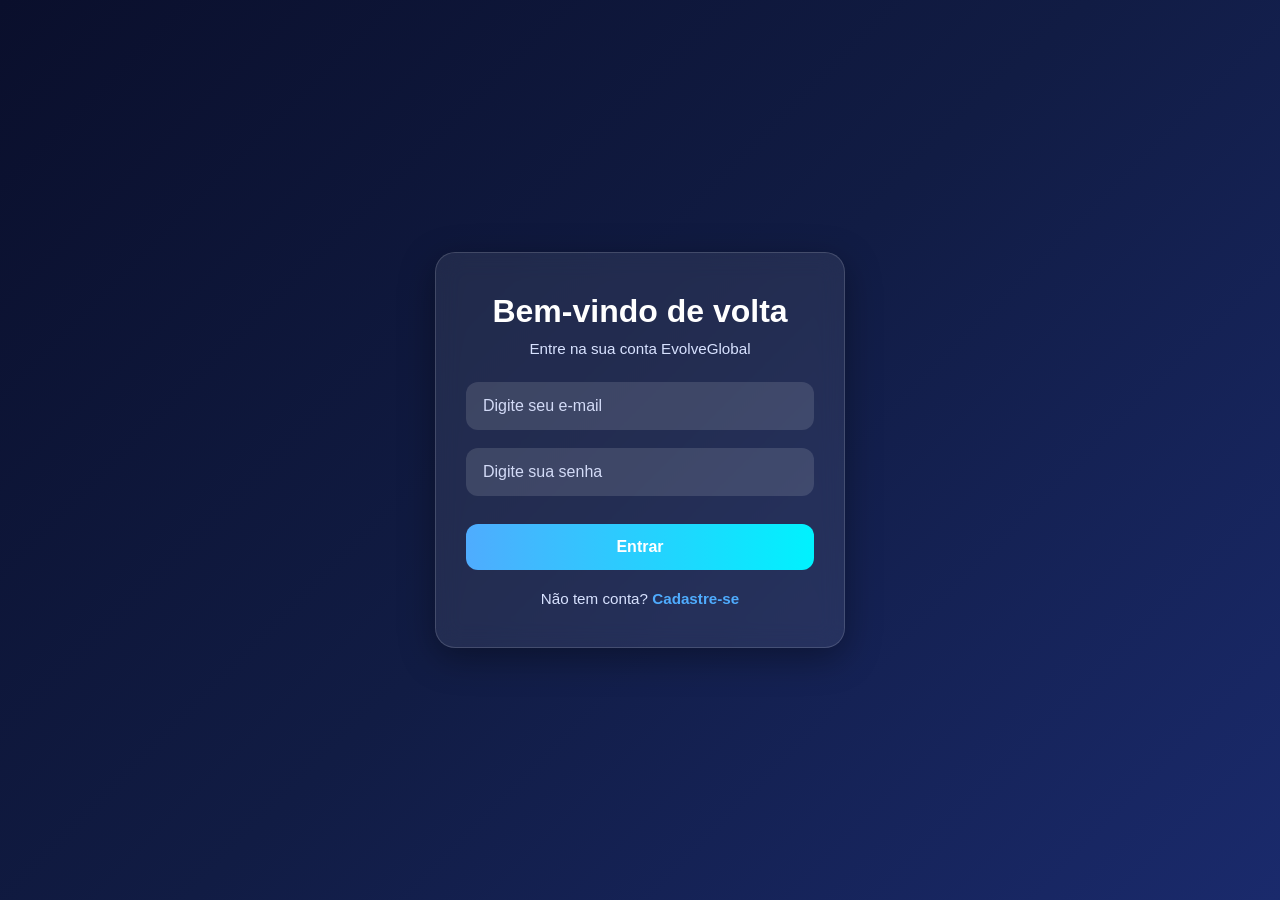
==== index.html @ 0936472f "Adicionando página de estudos" ====
<!DOCTYPE html>
<html lang="pt-BR">

<head>
  <meta charset="UTF-8">
  <meta name="viewport" content="width=device-width, initial-scale=1.0">
  <title>EvolveGlobal | Tecnologia como Ascensão Social</title>
  <link rel="stylesheet" href="style.css">
  <link rel="stylesheet" href="https://cdn.jsdelivr.net/npm/bootstrap-icons@1.13.1/font/bootstrap-icons.min.css">
</head>

<body>

  <!-- HEADER -->
  <header class="header">
    <div class="container nav-container">
      <a href="#inicio" class="logo">Evolve<span>Global</span></a>

      <!-- Botão menu mobile -->
      <button class="menu-btn" id="menuBtn">☰</button>
      <button onclick="logout()" class="btn-logout">Sair</button>

      <nav class="nav" id="navMenu">
        <ul>
          <li><a href="#inicio">Início</a></li>
          <li><a href="#pilares">Pilares</a></li>
          <li><a href="#impacto">Impacto</a></li>
          <li><a href="#contexto">Contexto</a></li>
          <li><a href="#contato">Contato</a></li>
          <li><a href="criando.html">Aprender</a></li>
          <li><a href="estudo.html">Estudos</a></li>
          <li><a href="login.html">Login</a></li>
        </ul>
      </nav>

      <div class="img-header">
        <img src="images/foto_evolve.png" alt="Logo EvolveGlobal" width="90" style="border-radius: 50%; padding: 5px;">
      </div>
    </div>
  </header>

  <!-- HERO -->
  <section class="hero" id="inicio">
    <div class="hero-overlay"></div>

    <div class="container hero-grid">
      <div class="hero-content reveal">
        <span class="tag">Tecnologia com propósito</span>
        <h1>A tecnologia como ferramenta de ascensão social</h1>

        <div class="hero-info">
          <p><strong>Missão:</strong> Romper as barreiras do conhecimento técnico.</p>
          <p><strong>Ação:</strong> Levar Inteligência Artificial e Programação para jovens e adultos de comunidades
            vulneráveis.</p>
          <p><strong>Método:</strong> Uma plataforma intuitiva, acessível e sustentável para aprender, criar e
            transformar realidades locais.</p>
        </div>

        <div class="hero-line"></div>



        <blockquote>
          A tecnologia de ponta não deve ser um privilégio, mas uma ferramenta de ascensão.
        </blockquote>

        <div class="hero-buttons">
          <a href="#pilares" class="btn btn-primary">Conheça os pilares</a>
          <a href="#impacto" class="btn btn-outline">Ver impacto</a>
        </div>
      </div>

      <div class="hero-image reveal">
        <img src="images/main_image.jpeg" alt="Jovem utilizando celular">
      </div>
    </div>
  </section>

  <div class="bot">
    <a href="chat.html">
      <i class="bi bi-robot" id="robot-chat">
      </i>
    </a>
  </div>

  <!-- PILARES -->
  <section class="section pilares" id="pilares">
    <div class="container">
      <div class="section-header reveal">
        <span class="mini-tag">Base estratégica</span>
        <h2>Nossos Pilares Estratégicos</h2>
        <p>Três frentes que sustentam uma transformação real, escalável e socialmente inteligente.</p>
      </div>

      <div class="pilares-grid">
        <div class="pillar-card reveal">
          <div class="pillar-icon">🚪</div>
          <h3>Inclusão Radical</h3>
          <ul>
            <li>Foco em pessoas com menor poder aquisitivo.</li>
            <li>Capacitação gratuita ou de baixo custo.</li>
            <li>Acesso digital sem elitização do aprendizado.</li>
          </ul>
        </div>

        <div class="pillar-card reveal">
          <div class="pillar-icon">⚙️</div>
          <h3>Tecnologia Sustentável</h3>
          <ul>
            <li>Processos otimizados por IA.</li>
            <li>Baixo consumo de energia e hardware.</li>
            <li>Compatível com celulares e dispositivos simples.</li>
          </ul>
        </div>

        <div class="pillar-card reveal">
          <div class="pillar-icon">🌐</div>
          <h3>Conexão Global</h3>
          <ul>
            <li>Talentos periféricos conectados ao mundo.</li>
            <li>Rede de oportunidades internacionais.</li>
            <li>Formação para economia digital e inovação.</li>
          </ul>
        </div>
      </div>
    </div>
  </section>

  <!-- IMPACTO / IA -->
  <section class="section impacto" id="impacto">
    <div class="container impacto-grid">
      <div class="impacto-text reveal">
        <span class="mini-tag">Redefinindo a IA</span>
        <h2>Inteligência Artificial como Motor de Equidade</h2>

        <h3>
          A IA não é apenas sobre <span>"robôs"</span>.
          Ela pode ser um <strong>tutor, ponte e acelerador social</strong>.
        </h3>

        <ul>
          <li>Um tutor de programação disponível 24h por dia.</li>
          <li>Acesso direto pelo celular de um jovem de baixa renda.</li>
          <li>Ensino adaptado à realidade local de cada aluno.</li>
          <li>Aprendizado aplicado para resolver problemas reais da comunidade.</li>
        </ul>

        <!-- <a href="#contexto" class="btn btn-primary">Entender o contexto</a> -->
      </div>

      <div class="impacto-image reveal">
        <img src="images/main_image1.png" alt="Tecnologia acessível e educação digital">
      </div>
    </div>
  </section>

  <!-- CONTEXTO -->
  <section class="section contexto" id="contexto">
    <div class="container">
      <div class="section-header reveal">
        <span class="mini-tag">Urgência do impacto</span>
        <h2>O Contexto Atual e a Necessidade de Transformação</h2>
        <p>Enquanto o mundo acelera com IA, milhões ainda estão fora da corrida tecnológica.</p>
      </div>

      <div class="context-grid">
        <div class="context-card light reveal">
          <h3>Mundo</h3>
          <ul>
            <li>Grandes potências usam IA para escalar produtividade e lucro.</li>
            <li>Educação tecnológica continua concentrada em quem já tem acesso.</li>
            <li>Sem inclusão, a inovação amplia desigualdades.</li>
            <li>Nossa resposta: democratizar o processamento e o conhecimento.</li>
          </ul>
        </div>

        <div class="context-card dark reveal">
          <h3>Brasil 2026</h3>
          <ul>
            <li>A desigualdade digital é um risco central para o país.</li>
            <li>Classes D e E podem ficar ainda mais distantes do mercado tecnológico.</li>
            <li>Foco na base da pirâmide para gerar mobilidade social real.</li>
            <li>Inclusão digital como infraestrutura de futuro.</li>
          </ul>
        </div>
      </div>
    </div>
  </section>

  <!-- NÚMEROS -->
  <section class="section stats">
    <div class="container">
      <div class="section-header reveal">
        <span class="mini-tag">Visão de escala</span>
        <h2>Impacto que cresce em rede</h2>
      </div>

      <div class="stats-grid">
        <div class="stat-card reveal">
          <h3 class="counter" data-target="5000">0</h3>
          <p>Jovens impactados</p>
        </div>

        <div class="stat-card reveal">
          <h3 class="counter" data-target="120">0</h3>
          <p>Comunidades alcançadas</p>
        </div>

        <div class="stat-card reveal">
          <h3 class="counter" data-target="24">0</h3>
          <p>Horas de suporte com IA</p>
        </div>

        <div class="stat-card reveal">
          <h3 class="counter" data-target="100">0</h3>
          <p>% Mobile First</p>
        </div>
      </div>
    </div>
  </section>

  <!-- CTA -->
  <section class="cta" id="contato">
    <div class="container cta-box reveal">
      <span class="mini-tag">Próximo passo</span>
      <h2>Transformando tecnologia em oportunidade</h2>
      <p>
        Um ecossistema onde educação, inteligência artificial e inclusão social trabalham juntos.
      </p>
      <div class="cta-buttons">
        <!-- <a href="#inicio" class="btn btn-primary">Voltar ao topo</a> -->
        <a href="mailto:administrativo@evolveglobal.com" class="btn btn-outline-light">Entrar em contato</a>
      </div>
    </div>
  </section>

  <!-- REGISTER AND LOGIN -->
  <section class="login" id="log">
    <div class="container login-box reveal">
      <span class="mini-tag">Começar</span>
      <h3 id="welcomeTitle">Entre para a plataforma</h3>
      <p id="welcomeText">Faça seu cadastro para acessar nossa plataforma e começar suas atividades.</p>

      <div class="login-buttons" id="authButtons">
        <a href="cadastro.html" class="btn btn-primary">Cadastrar</a>
        <a href="login.html" class="btn btn-primary">Login</a>
      </div>
    </div>
  </section>

  <!-- FOOTER -->
  <footer class="footer">
    <div class="container footer-content">
      <h3>Evolve<span>Global</span></h3>
      <p>© 2026 | Tecnologia com propósito, impacto com direção.</p>
    </div>
  </footer>

  <script src="script.js"></script>
</body>

</html>
---- style.css ----
* {
  margin: 0;
  padding: 0;
  box-sizing: border-box;
}

:root {
  --bg: #f7f2e9;
  --white: #ffffff;
  --dark: #07132d;
  --dark-2: #0b1f4d;
  --text: #1d1d1d;
  --muted: #5f6570;
  --blue: #3ec7ff;
  --purple: #9c5cff;
  --pink: #ff4fd8;
  --border: #e9e2d6;
  --shadow: 0 12px 30px rgba(0, 0, 0, 0.08);
}

html {
  scroll-behavior: smooth;
}

body {
  font-family: Arial, Helvetica, sans-serif;
  background: var(--bg);
  color: var(--text);
  line-height: 1.6;
  overflow-x: hidden;
}

/* CONTAINER */
.container {
  width: 100%;
  max-width: 1240px;
  margin: 0 auto;
  padding: 0 20px;
}

/* HEADER */
.header {
  position: fixed;
  width: 100%;
  top: 0;
  left: 0;
  z-index: 1000;
  background: rgba(7, 19, 45, 0.92);
  backdrop-filter: blur(10px);
  box-shadow: 0 3px 12px rgba(0, 0, 0, 0.15);
}

.nav-container {
  min-height: 78px;
  display: flex;
  align-items: center;
  justify-content: space-between;
  gap: 20px;
}

.logo {
  text-decoration: none;
  color: var(--white);
  font-size: 1.8rem;
  font-weight: 800;
}

.logo span {
  color: var(--purple);
}

.nav ul {
  list-style: none;
  display: flex;
  gap: 28px;
}

.nav a {
  text-decoration: none;
  color: var(--white);
  font-weight: 600;
  transition: 0.3s;
}

.nav a:hover {
  color: var(--blue);
}

.menu-btn {
  display: none;
  border: none;
  background: transparent;
  color: var(--white);
  font-size: 2rem;
  cursor: pointer;
}

/* HERO */
.hero {
  position: relative;
  padding: 140px 0 80px;
  background:
    radial-gradient(circle at 20% 20%, rgba(156, 92, 255, 0.12), transparent 30%),
    radial-gradient(circle at 80% 20%, rgba(62, 199, 255, 0.10), transparent 25%),
    linear-gradient(135deg, #07132d 0%, #0b1f4d 55%, #132f6f 100%);
  overflow: hidden;
}

.hero-overlay {
  position: absolute;
  inset: 0;
  background: linear-gradient(to right, rgba(7, 19, 45, 0.2), rgba(7, 19, 45, 0.05));
}

.hero-grid {
  position: relative;
  z-index: 2;
  display: grid;
  grid-template-columns: 1.1fr 0.9fr;
  gap: 50px;
  align-items: center;
}

.tag,
.mini-tag {
  display: inline-block;
  padding: 8px 14px;
  border-radius: 999px;
  font-size: 0.9rem;
  font-weight: 700;
  letter-spacing: 0.3px;
}

.tag {
  background: rgba(255, 255, 255, 0.08);
  color: #dbe7ff;
  border: 1px solid rgba(255, 255, 255, 0.15);
  margin-bottom: 20px;
}

.mini-tag {
  background: rgba(156, 92, 255, 0.08);
  color: var(--purple);
  margin-bottom: 14px;
}

.hero-content h1 {
  font-size: 3.4rem;
  line-height: 1.1;
  color: var(--white);
  margin-bottom: 24px;
}

.hero-info p {
  color: #e6ecff;
  margin-bottom: 14px;
  font-size: 1.05rem;
}

.hero-line {
  width: 220px;
  height: 4px;
  border-radius: 999px;
  background: linear-gradient(90deg, var(--blue), var(--purple), var(--pink));
  margin: 24px 0;
}

.hero-content blockquote {
  color: #ffffff;
  font-size: 1.35rem;
  font-style: italic;
  margin-bottom: 28px;
}

.hero-buttons {
  display: flex;
  gap: 14px;
  flex-wrap: wrap;
}

.hero-image {
  display: flex;
  justify-content: center;
}

.hero-image img {
  width: 100%;
  max-width: 470px;
  height: 560px;
  object-fit: cover;
  border-radius: 28px;
  box-shadow: 0 20px 40px rgba(0, 0, 0, 0.28);
  border: 2px solid rgba(255, 255, 255, 0.08);
  transition: transform 0.4s ease;
}

.hero-image img:hover {
  transform: scale(1.05);
}

/* BOTÕES */
.btn {
  display: inline-block;
  padding: 14px 26px;
  border-radius: 999px;
  text-decoration: none;
  font-weight: 700;
  transition: 0.3s;
}

.btn-primary {
  background: linear-gradient(90deg, var(--blue), var(--purple));
  color: var(--white);
  box-shadow: 0 10px 25px rgba(156, 92, 255, 0.3);
}

.btn-primary:hover {
  transform: translateY(-3px);
}

.btn-outline {
  color: var(--white);
  border: 1px solid rgba(255, 255, 255, 0.22);
  background: rgba(255, 255, 255, 0.05);
}

.btn-outline:hover {
  background: rgba(255, 255, 255, 0.1);
}

.btn-outline-light {
  color: var(--white);
  border: 1px solid rgba(255, 255, 255, 0.25);
}

.btn-outline-light:hover {
  background: rgba(255, 255, 255, 0.08);
}

/* SECTION */
.section {
  padding: 100px 0;
}

.section-header {
  text-align: center;
  max-width: 800px;
  margin: 0 auto 50px;
}

.section-header h2 {
  font-size: 2.8rem;
  color: var(--dark-2);
  margin-bottom: 14px;
  line-height: 1.2;
}

.section-header p {
  color: var(--muted);
  font-size: 1.08rem;
}

/* GRID DOS PILARES */
.pilares-grid {
  display: grid;
  grid-template-columns: repeat(3, 1fr);
  gap: 24px;
  margin-top: 40px;
}

.pillar-card {
  background: #ffffff;
  border-radius: 18px;
  padding: 24px;
  box-shadow: 0 8px 25px rgba(0, 0, 0, 0.08);
  transition: transform 0.3s ease, box-shadow 0.3s ease;
}

.pillar-card:hover {
  transform: translateY(-8px);
  box-shadow: 0 14px 35px rgba(0, 0, 0, 0.12);
}

.pillar-icon {
  font-size: 2rem;
  margin-bottom: 12px;
}

.pillar-card h3 {
  margin-bottom: 12px;
}

.pillar-card ul {
  padding-left: 18px;
}

.pillar-card li {
  margin-bottom: 8px;
}

/* IMPACTO */
.impacto {
  background: #fff;
}

.impacto-grid {
  display: grid;
  grid-template-columns: 1fr 1fr;
  gap: 50px;
  align-items: center;
}

.impacto-text h2 {
  font-size: 2.8rem;
  color: var(--dark-2);
  margin-bottom: 18px;
  line-height: 1.2;
}

.impacto-text h3 {
  font-size: 1.7rem;
  line-height: 1.35;
  margin-bottom: 24px;
  color: #1d1d1d;
}

.impacto-text h3 span {
  color: var(--purple);
  font-weight: 800;
}

.impacto-text h3 strong {
  background: linear-gradient(90deg, var(--purple), var(--blue));
  -webkit-background-clip: text;
  -webkit-text-fill-color: transparent;
}

.impacto-text ul {
  padding-left: 22px;
  margin-bottom: 26px;
}

.impacto-text li {
  margin-bottom: 12px;
  font-size: 1.05rem;
}

.impacto-image img {
  width: 100%;
  max-width: 100%;
  height: 520px;
  object-fit: cover;
  border-radius: 24px;
  box-shadow: 0 18px 35px rgba(0, 0, 0, 0.16);
}

/* CONTEXTO */
.contexto {
  background: var(--bg);
}

.context-grid {
  display: grid;
  grid-template-columns: 1fr 1fr;
  gap: 24px;
}

.context-card {
  padding: 36px 30px;
  border-radius: 24px;
  min-height: 360px;
  box-shadow: var(--shadow);
}

.context-card h3 {
  font-size: 2rem;
  margin-bottom: 20px;
}

.context-card ul {
  padding-left: 22px;
}

.context-card li {
  margin-bottom: 14px;
  font-size: 1.05rem;
}

.context-card.light {
  background: #dfe6f3;
  color: var(--dark-2);
}

.context-card.dark {
  background: linear-gradient(135deg, #0b1f4d 0%, #132f6f 100%);
  color: var(--white);
}

/* STATS */
.stats {
  background: #fff;
}

.stats-grid {
  display: grid;
  grid-template-columns: repeat(4, 1fr);
  gap: 22px;
}

.stat-card {
  background: linear-gradient(180deg, #ffffff 0%, #f8fbff 100%);
  border: 1px solid #e7eef8;
  border-radius: 22px;
  padding: 35px 20px;
  text-align: center;
  box-shadow: var(--shadow);
}

.stat-card h3 {
  font-size: 3rem;
  color: var(--dark-2);
  margin-bottom: 10px;
}

.stat-card p {
  color: var(--muted);
  font-weight: 600;
}

/* CTA */
.cta {
  padding: 100px 0;
  background: linear-gradient(135deg, #07132d 0%, #0b1f4d 55%, #132f6f 100%);
}

.cta-box {
  text-align: center;
  color: var(--white);
  max-width: 900px;
  margin: 0 auto;
}

.cta-box h2 {
  font-size: 2.8rem;
  margin-bottom: 16px;
}

.cta-box p {
  font-size: 1.1rem;
  color: #dbe7ff;
  margin-bottom: 28px;
}

.cta-buttons {
  display: flex;
  justify-content: center;
  gap: 14px;
  flex-wrap: wrap;
}

/* LOGIN AND REGISTER */
.login {
  padding: 100px 0;
  background: linear-gradient(135deg, #07132d 0%, #0b1f4d 55%, #132f6f 100%);
}

.login-box {
  text-align: center;
  color: var(--white);
  max-width: 900px;
  margin: 0 auto;
}

.login-box h3 {
  font-size: 2.8rem;
  margin-bottom: 16px;
}

.login-box p {
  font-size: 1.1rem;
  color: #e6ecff;
  margin-bottom: 28px;
}

.login-buttons {
  display: flex;
  justify-content: center;
  gap: 14px;
  flex-wrap: wrap;
}

/* FOOTER */
.footer {
  background: #050e22;
  padding: 28px 0;
}

.footer-content {
  text-align: center;
}

.footer-content h3 {
  color: var(--white);
  font-size: 1.6rem;
  margin-bottom: 8px;
}

.footer-content h3 span {
  color: var(--purple);
}

.footer-content p {
  color: #c8d3ee;
}

/* ANIMAÇÃO AO ROLAR */
.reveal {
  opacity: 0;
  transform: translateY(40px);
  transition: opacity 0.8s ease, transform 0.8s ease;
  will-change: opacity, transform;
}

.reveal.active {
  opacity: 1;
  transform: translateY(0);
}

/* RESPONSIVO */
@media (max-width: 1100px) {
  .hero-grid,
  .impacto-grid {
    grid-template-columns: 1fr;
  }

  .hero-content {
    order: 1;
  }

  .hero-image {
    order: 2;
  }

  .hero-image img,
  .impacto-image img {
    max-width: 100%;
    height: auto;
  }

  .pilares-grid {
    grid-template-columns: 1fr;
  }

  .stats-grid {
    grid-template-columns: repeat(2, 1fr);
  }

  .img-header {
    display: none;
  }
}

@media (max-width: 768px) {
  .menu-btn {
    display: block;
    order: 2;
  }

  .img-header {
    display: none;
  }

  .nav {
    position: absolute;
    top: 78px;
    right: 20px;
    width: 230px;
    background: #0b1f4d;
    border-radius: 16px;
    padding: 18px;
    box-shadow: 0 14px 28px rgba(0, 0, 0, 0.25);
    display: none;
  }

  .nav.active {
    display: block;
  }

  .nav ul {
    flex-direction: column;
    gap: 14px;
  }

  .hero {
    padding: 120px 0 70px;
  }

  .hero-content h1 {
    font-size: 2.2rem;
  }

  .hero-content blockquote {
    font-size: 1.1rem;
  }

  .section {
    padding: 80px 0;
  }

  .section-header h2,
  .impacto-text h2,
  .cta-box h2,
  .login-box h3 {
    font-size: 2rem;
  }

  .impacto-text h3 {
    font-size: 1.3rem;
  }

  .context-grid,
  .stats-grid {
    grid-template-columns: 1fr;
  }

  .context-card h3 {
    font-size: 1.6rem;
  }

  .stat-card h3 {
    font-size: 2.3rem;
  }
}

.btn-logout {
  padding: 10px 18px;
  border: none;
  border-radius: 10px;
  background: linear-gradient(90deg, #ff4d4d, #ff6b6b);
  color: white;
  font-weight: bold;
  cursor: pointer;
  transition: 0.3s ease;
}

.btn-logout:hover {
  transform: scale(1.05);
  box-shadow: 0 8px 20px rgba(255, 77, 77, 0.3);
}

/* Estilo do bot */
/* Estilo para o bot do chat */
.bot {
  position: fixed;
  bottom: 30px;
  right: 30px;
  z-index: 1000;
  transition: all 0.3s ease;
}

.bot a {
  display: flex;
  align-items: center;
  justify-content: center;
  width: 60px;
  height: 60px;
  background: linear-gradient(135deg, #667eea 0%, #764ba2 100%);
  border-radius: 50%;
  transition: all 0.3s ease;
  box-shadow: 0 4px 15px rgba(0, 0, 0, 0.2);
  text-decoration: none;
}

.bot a:hover {
  transform: scale(1.1);
  box-shadow: 0 6px 20px rgba(0, 0, 0, 0.3);
}

.bot i {
  color: white;
  font-size: 30px;
  transition: transform 0.3s ease;
}

.bot a:hover i {
  transform: scale(1.05);
}

/* Animação de entrada/saída */
.bot.hide {
  opacity: 0;
  visibility: hidden;
  transform: translateY(20px);
}

.bot.show {
  opacity: 1;
  visibility: visible;
  transform: translateY(0);
}

/* Para dispositivos móveis */
@media (max-width: 768px) {
  .bot {
    bottom: 20px;
    right: 20px;
  }
  
  .bot a {
    width: 50px;
    height: 50px;
  }
  
  .bot i {
    font-size: 24px;
  }
}
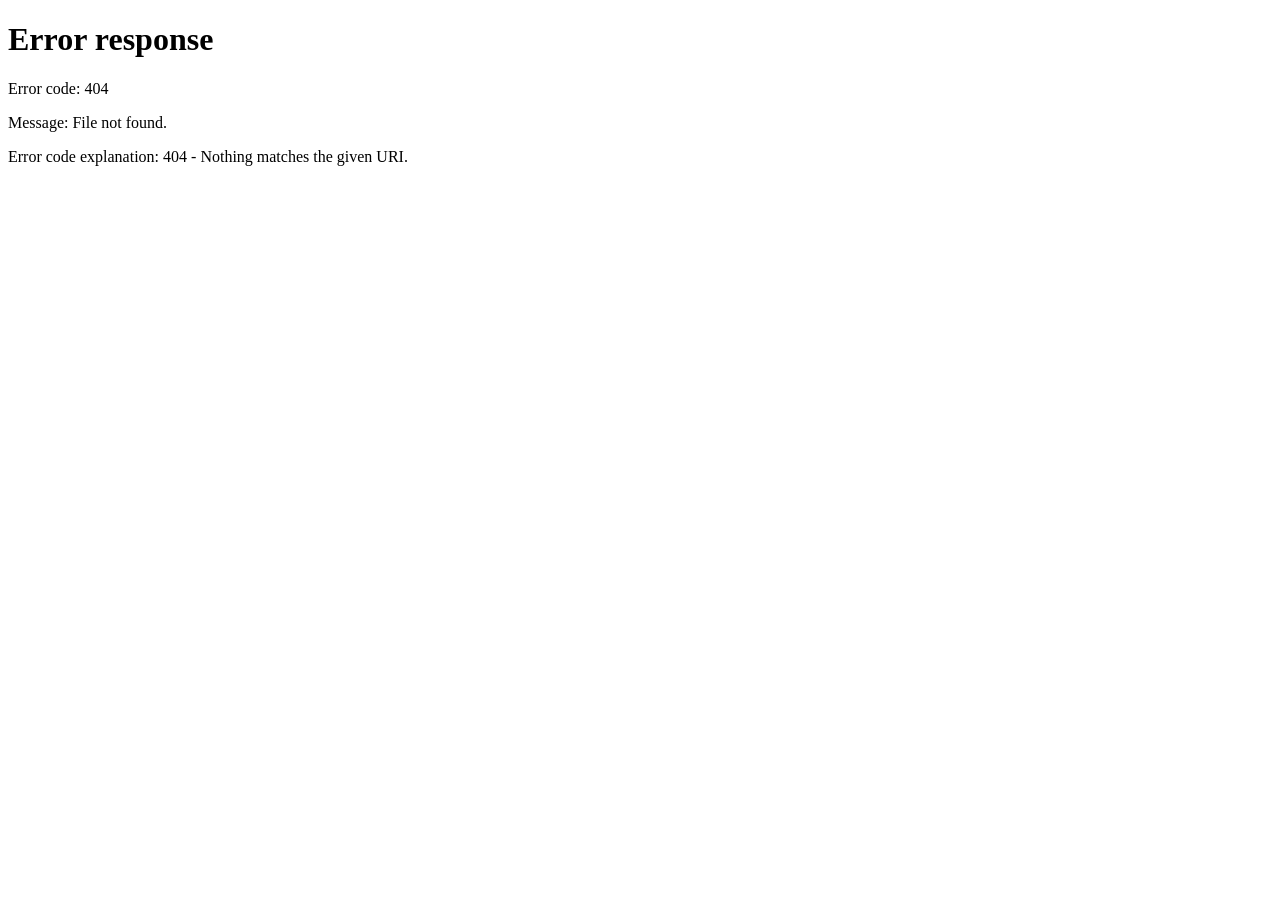
==== commit c490222d: "muitas coisas foram alteradas" ====
--- a/index.html
+++ b/index.html
@@ -5,8 +5,724 @@
   <meta charset="UTF-8">
   <meta name="viewport" content="width=device-width, initial-scale=1.0">
   <title>EvolveGlobal | Tecnologia como Ascensão Social</title>
-  <link rel="stylesheet" href="style.css">
   <link rel="stylesheet" href="https://cdn.jsdelivr.net/npm/bootstrap-icons@1.13.1/font/bootstrap-icons.min.css">
+  <style>
+       * {
+      margin: 0;
+      padding: 0;
+      box-sizing: border-box;
+    }
+
+    :root {
+      --bg: #f7f2e9;
+      --white: #ffffff;
+      --dark: #07132d;
+      --dark-2: #0b1f4d;
+      --text: #1d1d1d;
+      --muted: #5f6570;
+      --blue: #3ec7ff;
+      --purple: #9c5cff;
+      --pink: #ff4fd8;
+      --border: #e9e2d6;
+      --shadow: 0 12px 30px rgba(0, 0, 0, 0.08);
+    }
+
+    html {
+      scroll-behavior: smooth;
+    }
+
+    body {
+      font-family: Arial, Helvetica, sans-serif;
+      background: var(--bg);
+      color: var(--text);
+      line-height: 1.6;
+      overflow-x: hidden;
+    }
+
+    /* CONTAINER */
+    .container {
+      width: 100%;
+      max-width: 1240px;
+      margin: 0 auto;
+      padding: 0 20px;
+    }
+
+    /* HEADER */
+    .header {
+      position: fixed;
+      width: 100%;
+      top: 0;
+      left: 0;
+      z-index: 1000;
+      background: rgba(7, 19, 45, 0.92);
+      backdrop-filter: blur(10px);
+      box-shadow: 0 3px 12px rgba(0, 0, 0, 0.15);
+    }
+
+    .nav-container {
+      min-height: 78px;
+      display: flex;
+      align-items: center;
+      justify-content: space-between;
+      gap: 20px;
+    }
+
+    .logo {
+      text-decoration: none;
+      color: var(--white);
+      font-size: 1.8rem;
+      font-weight: 800;
+    }
+
+    .logo span {
+      color: var(--purple);
+    }
+
+    .nav ul {
+      list-style: none;
+      display: flex;
+      gap: 28px;
+    }
+
+    .nav a {
+      text-decoration: none;
+      color: var(--white);
+      font-weight: 600;
+      transition: 0.3s;
+    }
+
+    .nav a:hover {
+      color: var(--blue);
+    }
+
+    .menu-btn {
+      display: none;
+      border: none;
+      background: transparent;
+      color: var(--white);
+      font-size: 2rem;
+      cursor: pointer;
+    }
+
+    /* HERO */
+    .hero {
+      position: relative;
+      padding: 140px 0 80px;
+      background:
+        radial-gradient(circle at 20% 20%, rgba(156, 92, 255, 0.12), transparent 30%),
+        radial-gradient(circle at 80% 20%, rgba(62, 199, 255, 0.10), transparent 25%),
+        linear-gradient(135deg, #07132d 0%, #0b1f4d 55%, #132f6f 100%);
+      overflow: hidden;
+    }
+
+    .hero-overlay {
+      position: absolute;
+      inset: 0;
+      background: linear-gradient(to right, rgba(7, 19, 45, 0.2), rgba(7, 19, 45, 0.05));
+    }
+
+    .hero-grid {
+      position: relative;
+      z-index: 2;
+      display: grid;
+      grid-template-columns: 1.1fr 0.9fr;
+      gap: 50px;
+      align-items: center;
+    }
+
+    .tag,
+    .mini-tag {
+      display: inline-block;
+      padding: 8px 14px;
+      border-radius: 999px;
+      font-size: 0.9rem;
+      font-weight: 700;
+      letter-spacing: 0.3px;
+    }
+
+    .tag {
+      background: rgba(255, 255, 255, 0.08);
+      color: #dbe7ff;
+      border: 1px solid rgba(255, 255, 255, 0.15);
+      margin-bottom: 20px;
+    }
+
+    .mini-tag {
+      background: rgba(156, 92, 255, 0.08);
+      color: var(--purple);
+      margin-bottom: 14px;
+    }
+
+    .hero-content h1 {
+      font-size: 3.4rem;
+      line-height: 1.1;
+      color: var(--white);
+      margin-bottom: 24px;
+    }
+
+    .hero-info p {
+      color: #e6ecff;
+      margin-bottom: 14px;
+      font-size: 1.05rem;
+    }
+
+    .hero-line {
+      width: 220px;
+      height: 4px;
+      border-radius: 999px;
+      background: linear-gradient(90deg, var(--blue), var(--purple), var(--pink));
+      margin: 24px 0;
+    }
+
+    .hero-content blockquote {
+      color: #ffffff;
+      font-size: 1.35rem;
+      font-style: italic;
+      margin-bottom: 28px;
+    }
+
+    .hero-buttons {
+      display: flex;
+      gap: 14px;
+      flex-wrap: wrap;
+    }
+
+    .hero-image {
+      display: flex;
+      justify-content: center;
+    }
+
+    .hero-image img {
+      width: 100%;
+      max-width: 470px;
+      height: 560px;
+      object-fit: cover;
+      border-radius: 28px;
+      box-shadow: 0 20px 40px rgba(0, 0, 0, 0.28);
+      border: 2px solid rgba(255, 255, 255, 0.08);
+      transition: transform 0.4s ease;
+    }
+
+    .hero-image img:hover {
+      transform: scale(1.05);
+    }
+
+    /* BOTÕES */
+    .btn {
+      display: inline-block;
+      padding: 14px 26px;
+      border-radius: 999px;
+      text-decoration: none;
+      font-weight: 700;
+      transition: 0.3s;
+    }
+
+    .btn-primary {
+      background: linear-gradient(90deg, var(--blue), var(--purple));
+      color: var(--white);
+      box-shadow: 0 10px 25px rgba(156, 92, 255, 0.3);
+    }
+
+    .btn-primary:hover {
+      transform: translateY(-3px);
+    }
+
+    .btn-outline {
+      color: var(--white);
+      border: 1px solid rgba(255, 255, 255, 0.22);
+      background: rgba(255, 255, 255, 0.05);
+    }
+
+    .btn-outline:hover {
+      background: rgba(255, 255, 255, 0.1);
+    }
+
+    .btn-outline-light {
+      color: var(--white);
+      border: 1px solid rgba(255, 255, 255, 0.25);
+    }
+
+    .btn-outline-light:hover {
+      background: rgba(255, 255, 255, 0.08);
+    }
+
+    /* SECTION */
+    .section {
+      padding: 100px 0;
+    }
+
+    .section-header {
+      text-align: center;
+      max-width: 800px;
+      margin: 0 auto 50px;
+    }
+
+    .section-header h2 {
+      font-size: 2.8rem;
+      color: var(--dark-2);
+      margin-bottom: 14px;
+      line-height: 1.2;
+    }
+
+    .section-header p {
+      color: var(--muted);
+      font-size: 1.08rem;
+    }
+
+    /* GRID DOS PILARES */
+    .pilares-grid {
+      display: grid;
+      grid-template-columns: repeat(3, 1fr);
+      gap: 24px;
+      margin-top: 40px;
+    }
+
+    .pillar-card {
+      background: #ffffff;
+      border-radius: 18px;
+      padding: 24px;
+      box-shadow: 0 8px 25px rgba(0, 0, 0, 0.08);
+      transition: transform 0.3s ease, box-shadow 0.3s ease;
+    }
+
+    .pillar-card:hover {
+      transform: translateY(-8px);
+      box-shadow: 0 14px 35px rgba(0, 0, 0, 0.12);
+    }
+
+    .pillar-icon {
+      font-size: 2rem;
+      margin-bottom: 12px;
+    }
+
+    .pillar-card h3 {
+      margin-bottom: 12px;
+    }
+
+    .pillar-card ul {
+      padding-left: 18px;
+    }
+
+    .pillar-card li {
+      margin-bottom: 8px;
+    }
+
+    /* IMPACTO */
+    .impacto {
+      background: #fff;
+    }
+
+    .impacto-grid {
+      display: grid;
+      grid-template-columns: 1fr 1fr;
+      gap: 50px;
+      align-items: center;
+    }
+
+    .impacto-text h2 {
+      font-size: 2.8rem;
+      color: var(--dark-2);
+      margin-bottom: 18px;
+      line-height: 1.2;
+    }
+
+    .impacto-text h3 {
+      font-size: 1.7rem;
+      line-height: 1.35;
+      margin-bottom: 24px;
+      color: #1d1d1d;
+    }
+
+    .impacto-text h3 span {
+      color: var(--purple);
+      font-weight: 800;
+    }
+
+    .impacto-text h3 strong {
+      background: linear-gradient(90deg, var(--purple), var(--blue));
+      -webkit-background-clip: text;
+      -webkit-text-fill-color: transparent;
+    }
+
+    .impacto-text ul {
+      padding-left: 22px;
+      margin-bottom: 26px;
+    }
+
+    .impacto-text li {
+      margin-bottom: 12px;
+      font-size: 1.05rem;
+    }
+
+    .impacto-image img {
+      width: 100%;
+      max-width: 100%;
+      height: 520px;
+      object-fit: cover;
+      border-radius: 24px;
+      box-shadow: 0 18px 35px rgba(0, 0, 0, 0.16);
+    }
+
+    /* CONTEXTO */
+    .contexto {
+      background: var(--bg);
+    }
+
+    .context-grid {
+      display: grid;
+      grid-template-columns: 1fr 1fr;
+      gap: 24px;
+    }
+
+    .context-card {
+      padding: 36px 30px;
+      border-radius: 24px;
+      min-height: 360px;
+      box-shadow: var(--shadow);
+    }
+
+    .context-card h3 {
+      font-size: 2rem;
+      margin-bottom: 20px;
+    }
+
+    .context-card ul {
+      padding-left: 22px;
+    }
+
+    .context-card li {
+      margin-bottom: 14px;
+      font-size: 1.05rem;
+    }
+
+    .context-card.light {
+      background: #dfe6f3;
+      color: var(--dark-2);
+    }
+
+    .context-card.dark {
+      background: linear-gradient(135deg, #0b1f4d 0%, #132f6f 100%);
+      color: var(--white);
+    }
+
+    /* STATS */
+    .stats {
+      background: #fff;
+    }
+
+    .stats-grid {
+      display: grid;
+      grid-template-columns: repeat(4, 1fr);
+      gap: 22px;
+    }
+
+    .stat-card {
+      background: linear-gradient(180deg, #ffffff 0%, #f8fbff 100%);
+      border: 1px solid #e7eef8;
+      border-radius: 22px;
+      padding: 35px 20px;
+      text-align: center;
+      box-shadow: var(--shadow);
+    }
+
+    .stat-card h3 {
+      font-size: 3rem;
+      color: var(--dark-2);
+      margin-bottom: 10px;
+    }
+
+    .stat-card p {
+      color: var(--muted);
+      font-weight: 600;
+    }
+
+    /* CTA */
+    .cta {
+      padding: 100px 0;
+      background: linear-gradient(135deg, #07132d 0%, #0b1f4d 55%, #132f6f 100%);
+    }
+
+    .cta-box {
+      text-align: center;
+      color: var(--white);
+      max-width: 900px;
+      margin: 0 auto;
+    }
+
+    .cta-box h2 {
+      font-size: 2.8rem;
+      margin-bottom: 16px;
+    }
+
+    .cta-box p {
+      font-size: 1.1rem;
+      color: #dbe7ff;
+      margin-bottom: 28px;
+    }
+
+    .cta-buttons {
+      display: flex;
+      justify-content: center;
+      gap: 14px;
+      flex-wrap: wrap;
+    }
+
+    /* LOGIN AND REGISTER */
+    .login {
+      padding: 100px 0;
+      background: linear-gradient(135deg, #07132d 0%, #0b1f4d 55%, #132f6f 100%);
+    }
+
+    .login-box {
+      text-align: center;
+      color: var(--white);
+      max-width: 900px;
+      margin: 0 auto;
+    }
+
+    .login-box h3 {
+      font-size: 2.8rem;
+      margin-bottom: 16px;
+    }
+
+    .login-box p {
+      font-size: 1.1rem;
+      color: #e6ecff;
+      margin-bottom: 28px;
+    }
+
+    .login-buttons {
+      display: flex;
+      justify-content: center;
+      gap: 14px;
+      flex-wrap: wrap;
+    }
+
+    /* FOOTER */
+    .footer {
+      background: #050e22;
+      padding: 28px 0;
+    }
+
+    .footer-content {
+      text-align: center;
+    }
+
+    .footer-content h3 {
+      color: var(--white);
+      font-size: 1.6rem;
+      margin-bottom: 8px;
+    }
+
+    .footer-content h3 span {
+      color: var(--purple);
+    }
+
+    .footer-content p {
+      color: #c8d3ee;
+    }
+
+    .footer-content a {
+      color: #c8d3ee;
+      text-decoration: none;
+      font-weight: 500;
+      margin-top: 6px;
+      display: inline-block;
+    }
+
+    .footer-content a:hover {
+      color: var(--purple);
+    }
+
+    .footer-content i {
+      color: #2b70d8;
+      font-size: 1.2rem;
+      margin-left: 8px;
+      transition: color 0.3s ease;
+    }
+
+    .footer-content i:hover {
+      color: var(--purple);
+    }
+
+    /* ANIMAÇÃO AO ROLAR */
+    .reveal {
+      opacity: 0;
+      transform: translateY(40px);
+      transition: opacity 0.8s ease, transform 0.8s ease;
+      will-change: opacity, transform;
+    }
+
+    .reveal.active {
+      opacity: 1;
+      transform: translateY(0);
+    }
+
+    /* RESPONSIVO */
+    @media (max-width: 1100px) {
+
+      .hero-grid,
+      .impacto-grid {
+        grid-template-columns: 1fr;
+      }
+
+      .hero-content {
+        order: 1;
+      }
+
+      .hero-image {
+        order: 2;
+      }
+
+      .hero-image img,
+      .impacto-image img {
+        max-width: 100%;
+        height: auto;
+      }
+
+      .pilares-grid {
+        grid-template-columns: 1fr;
+      }
+
+      .stats-grid {
+        grid-template-columns: repeat(2, 1fr);
+      }
+
+      .img-header {
+        display: none;
+      }
+    }
+
+    @media (max-width: 768px) {
+      .menu-btn {
+        display: block;
+        order: 2;
+      }
+
+      .img-header {
+        display: none;
+      }
+
+      .nav {
+        position: absolute;
+        top: 78px;
+        right: 20px;
+        width: 230px;
+        background: #0b1f4d;
+        border-radius: 16px;
+        padding: 18px;
+        box-shadow: 0 14px 28px rgba(0, 0, 0, 0.25);
+        display: none;
+      }
+
+      .nav.active {
+        display: block;
+      }
+
+      .nav ul {
+        flex-direction: column;
+        gap: 14px;
+      }
+
+      .hero {
+        padding: 120px 0 70px;
+      }
+
+      .hero-content h1 {
+        font-size: 2.2rem;
+      }
+
+      .hero-content blockquote {
+        font-size: 1.1rem;
+      }
+
+      .section {
+        padding: 80px 0;
+      }
+
+      .section-header h2,
+      .impacto-text h2,
+      .cta-box h2,
+      .login-box h3 {
+        font-size: 2rem;
+      }
+
+      .impacto-text h3 {
+        font-size: 1.3rem;
+      }
+
+      .context-grid,
+      .stats-grid {
+        grid-template-columns: 1fr;
+      }
+
+      .context-card h3 {
+        font-size: 1.6rem;
+      }
+
+      .stat-card h3 {
+        font-size: 2.3rem;
+      }
+    }
+    /* Adicione estas correções no final do CSS */
+    .user-info-header {
+      display: flex;
+      align-items: center;
+      gap: 15px;
+    }
+    
+    .user-welcome {
+      color: white;
+      font-size: 0.9rem;
+    }
+    
+    .btn-logout-nav {
+      padding: 8px 16px;
+      border: none;
+      border-radius: 10px;
+      background: linear-gradient(90deg, #ff4d4d, #ff6b6b);
+      color: white;
+      font-weight: bold;
+      cursor: pointer;
+      transition: 0.3s ease;
+      font-size: 0.9rem;
+    }
+    
+    .btn-logout-nav:hover {
+      transform: scale(1.05);
+      box-shadow: 0 8px 20px rgba(255, 77, 77, 0.3);
+    }
+    
+    /* Esconder botão de logout antigo */
+    .btn-logout {
+      display: none;
+    }
+    
+    /* Ajuste para o header */
+    .nav-container {
+      display: flex;
+      align-items: center;
+      justify-content: space-between;
+      gap: 20px;
+    }
+    
+    @media (max-width: 768px) {
+      .user-info-header {
+        position: absolute;
+        top: 78px;
+        right: 20px;
+        background: #0b1f4d;
+        padding: 10px;
+        border-radius: 10px;
+        flex-direction: column;
+        display: none;
+      }
+      
+      .user-info-header.active {
+        display: flex;
+      }
+    }
+  </style>
 </head>
 
 <body>
@@ -16,9 +732,8 @@
     <div class="container nav-container">
       <a href="#inicio" class="logo">Evolve<span>Global</span></a>
 
-      <!-- Botão menu mobile -->
+      <!-- menu mobile -->
       <button class="menu-btn" id="menuBtn">☰</button>
-      <button onclick="logout()" class="btn-logout">Sair</button>
 
       <nav class="nav" id="navMenu">
         <ul>
@@ -27,14 +742,18 @@
           <li><a href="#impacto">Impacto</a></li>
           <li><a href="#contexto">Contexto</a></li>
           <li><a href="#contato">Contato</a></li>
-          <li><a href="criando.html">Aprender</a></li>
-          <li><a href="estudo.html">Estudos</a></li>
-          <li><a href="login.html">Login</a></li>
+          <li><a href="./templates/criando.html">Aprender</a></li>
+          <li><a href="./templates/estudo.html">Estudos</a></li>
         </ul>
       </nav>
 
+      <div class="user-info-header" id="userInfoHeader">
+        <span class="user-welcome" id="userNameDisplay"></span>
+        <button onclick="logout()" class="btn-logout-nav">Sair</button>
+      </div>
+
       <div class="img-header">
-        <img src="images/foto_evolve.png" alt="Logo EvolveGlobal" width="90" style="border-radius: 50%; padding: 5px;">
+        <img src="./images/foto_evolve.png" alt="Logo EvolveGlobal" width="90" style="border-radius: 50%; padding: 5px;">
       </div>
     </div>
   </header>
@@ -58,8 +777,6 @@
 
         <div class="hero-line"></div>
 
-
-
         <blockquote>
           A tecnologia de ponta não deve ser um privilégio, mas uma ferramenta de ascensão.
         </blockquote>
@@ -71,18 +788,19 @@
       </div>
 
       <div class="hero-image reveal">
-        <img src="images/main_image.jpeg" alt="Jovem utilizando celular">
+        <img src="./images/main_image.jpeg" alt="Jovem utilizando celular">
       </div>
     </div>
   </section>
 
   <div class="bot">
-    <a href="chat.html">
-      <i class="bi bi-robot" id="robot-chat">
-      </i>
+    <a href="./templates/chat.html">
+      <i class="bi bi-robot" id="robot-chat"></i>
     </a>
   </div>
 
+  <!-- Seu conteúdo existente (Pilares, Impacto, Contexto, Stats, CTA) permanece igual -->
+  
   <!-- PILARES -->
   <section class="section pilares" id="pilares">
     <div class="container">
@@ -144,12 +862,10 @@
           <li>Ensino adaptado à realidade local de cada aluno.</li>
           <li>Aprendizado aplicado para resolver problemas reais da comunidade.</li>
         </ul>
-
-        <!-- <a href="#contexto" class="btn btn-primary">Entender o contexto</a> -->
       </div>
 
       <div class="impacto-image reveal">
-        <img src="images/main_image1.png" alt="Tecnologia acessível e educação digital">
+        <img src="./images/main_image1.png" alt="Tecnologia acessível e educação digital">
       </div>
     </div>
   </section>
@@ -228,22 +944,21 @@
         Um ecossistema onde educação, inteligência artificial e inclusão social trabalham juntos.
       </p>
       <div class="cta-buttons">
-        <!-- <a href="#inicio" class="btn btn-primary">Voltar ao topo</a> -->
         <a href="mailto:administrativo@evolveglobal.com" class="btn btn-outline-light">Entrar em contato</a>
       </div>
     </div>
   </section>
 
-  <!-- REGISTER AND LOGIN -->
-  <section class="login" id="log">
+  <!-- REGISTER AND LOGIN - Modificado para mostrar apenas se não estiver logado -->
+  <section class="login" id="log" style="display: none;" id="authSection">
     <div class="container login-box reveal">
       <span class="mini-tag">Começar</span>
       <h3 id="welcomeTitle">Entre para a plataforma</h3>
       <p id="welcomeText">Faça seu cadastro para acessar nossa plataforma e começar suas atividades.</p>
 
       <div class="login-buttons" id="authButtons">
-        <a href="cadastro.html" class="btn btn-primary">Cadastrar</a>
-        <a href="login.html" class="btn btn-primary">Login</a>
+        <a href="./templates/cadastro.html" class="btn btn-primary">Cadastrar</a>
+        <a href="./templates/login.html" class="btn btn-primary">Login</a>
       </div>
     </div>
   </section>
@@ -253,10 +968,283 @@
     <div class="container footer-content">
       <h3>Evolve<span>Global</span></h3>
       <p>© 2026 | Tecnologia com propósito, impacto com direção.</p>
+      <a href="https://www.instagram.com/evolvea_global?utm_source=ig_web_button_share_sheet&igsh=ZDNlZDc0MzIxNw=="
+        target="_blank" rel="noopener noreferrer">evolve_global</a>
+      <i class="bi bi-instagram"></i>
     </div>
   </footer>
 
-  <script src="script.js"></script>
+  <script>
+    // Configuração da API
+    const API_URL = 'http://localhost:5000/api';
+    
+    // ================================
+    // VERIFICA AUTENTICAÇÃO COM BACKEND
+    // ================================
+    async function verificarAutenticacao() {
+      const token = localStorage.getItem("token");
+      const user = JSON.parse(localStorage.getItem("user") || "{}");
+      
+      if (!token || !user.id) {
+        // Não está logado, redirecionar para login
+        alert("Você precisa fazer login primeiro!");
+        window.location.href = "login.html";
+        return false;
+      }
+      
+      try {
+        // Verificar se o token é válido no backend
+        const response = await fetch(`${API_URL}/verificar-token`, {
+          headers: {
+            'Authorization': token
+          }
+        });
+        
+        if (!response.ok) {
+          // Token inválido ou expirado
+          localStorage.removeItem("token");
+          localStorage.removeItem("user");
+          alert("Sessão expirada. Faça login novamente.");
+          window.location.href = "login.html";
+          return false;
+        }
+        
+        // Token válido, mostrar informações do usuário
+        mostrarInfoUsuario(user);
+        return true;
+        
+      } catch (error) {
+        console.error("Erro ao verificar autenticação:", error);
+        // Se não conseguir conectar ao backend, ainda assim permite acesso
+        // mas mostra aviso
+        console.warn("Backend não disponível, usando modo offline");
+        mostrarInfoUsuario(user);
+        return true;
+      }
+    }
+    
+    function mostrarInfoUsuario(user) {
+      // Mostrar nome do usuário no header
+      const userNameDisplay = document.getElementById("userNameDisplay");
+      if (userNameDisplay && user.nome) {
+        userNameDisplay.textContent = `Olá, ${user.nome.split(' ')[0]}`;
+      }
+      
+      // Esconder seção de login/cadastro
+      const authSection = document.getElementById("log");
+      if (authSection) {
+        authSection.style.display = "none";
+      }
+      
+      // Mostrar informações do usuário no header
+      const userInfoHeader = document.getElementById("userInfoHeader");
+      if (userInfoHeader) {
+        userInfoHeader.style.display = "flex";
+      }
+    }
+    
+    // ================================
+    // FUNÇÃO DE LOGOUT
+    // ================================
+    async function logout() {
+      const token = localStorage.getItem("token");
+      
+      if (token) {
+        try {
+          // Tentar fazer logout no backend
+          await fetch(`${API_URL}/logout`, {
+            method: 'POST',
+            headers: {
+              'Authorization': token
+            }
+          });
+        } catch (error) {
+          console.error("Erro no logout do backend:", error);
+        }
+      }
+      
+      // Limpar dados locais
+      localStorage.removeItem("token");
+      localStorage.removeItem("user");
+      localStorage.removeItem("logado"); // Compatibilidade com versão antiga
+      
+      alert("Você saiu da conta.");
+      window.location.href = "login.html";
+    }
+    
+    // =========================
+    // ANIMAÇÃO AO ROLAR
+    // =========================
+    const revealElements = document.querySelectorAll(".reveal");
+    
+    function revealOnScroll() {
+      const triggerBottom = window.innerHeight - 100;
+      
+      revealElements.forEach((element) => {
+        const elementTop = element.getBoundingClientRect().top;
+        
+        if (elementTop < triggerBottom) {
+          element.classList.add("active");
+        }
+      });
+    }
+    
+    window.addEventListener("scroll", revealOnScroll);
+    window.addEventListener("load", revealOnScroll);
+    
+    // =========================
+    // MENU MOBILE
+    // =========================
+    const menuBtn = document.getElementById("menuBtn");
+    const navMenu = document.getElementById("navMenu");
+    const userInfoHeader = document.getElementById("userInfoHeader");
+    
+    if (menuBtn && navMenu) {
+      menuBtn.addEventListener("click", () => {
+        navMenu.classList.toggle("active");
+        if (userInfoHeader && window.innerWidth <= 768) {
+          userInfoHeader.classList.toggle("active");
+        }
+      });
+      
+      // Fecha menu ao clicar em um link
+      const navLinks = navMenu.querySelectorAll("a");
+      navLinks.forEach((link) => {
+        link.addEventListener("click", () => {
+          navMenu.classList.remove("active");
+          if (userInfoHeader && window.innerWidth <= 768) {
+            userInfoHeader.classList.remove("active");
+          }
+        });
+      });
+    }
+    
+    // =========================
+    // CONTADOR ANIMADO
+    // =========================
+    const counters = document.querySelectorAll(".counter");
+    let countersStarted = false;
+    
+    function startCounters() {
+      if (countersStarted) return;
+      
+      const statsSection = document.querySelector(".stats");
+      if (!statsSection) return;
+      
+      const sectionTop = statsSection.getBoundingClientRect().top;
+      const triggerPoint = window.innerHeight - 100;
+      
+      if (sectionTop < triggerPoint) {
+        counters.forEach((counter) => {
+          const target = +counter.getAttribute("data-target");
+          let current = 0;
+          const increment = Math.max(1, Math.ceil(target / 100));
+          
+          const updateCounter = () => {
+            current += increment;
+            
+            if (current < target) {
+              counter.innerText = current;
+              requestAnimationFrame(updateCounter);
+            } else {
+              counter.innerText = target;
+            }
+          };
+          
+          updateCounter();
+        });
+        
+        countersStarted = true;
+      }
+    }
+    
+    window.addEventListener("scroll", startCounters);
+    window.addEventListener("load", startCounters);
+    
+    // =========================
+    // BOT DE CHAT
+    // =========================
+    function simpleMovingBot() {
+      const bot = document.querySelector('.bot');
+      if (!bot) return;
+      
+      let lastScrollY = window.scrollY;
+      let ticking = false;
+      
+      function updateBotPosition() {
+        const currentScrollY = window.scrollY;
+        const scrollDelta = currentScrollY - lastScrollY;
+        
+        const moveLimit = 50;
+        let moveAmount = Math.min(Math.abs(scrollDelta), moveLimit);
+        
+        if (scrollDelta > 0) {
+          bot.style.transform = `translateY(-${moveAmount * 0.3}px)`;
+        } else if (scrollDelta < 0) {
+          bot.style.transform = `translateY(${moveAmount * 0.3}px)`;
+        }
+        
+        lastScrollY = currentScrollY;
+        ticking = false;
+        
+        clearTimeout(window.resetTimeout);
+        window.resetTimeout = setTimeout(() => {
+          bot.style.transform = 'translateY(0)';
+        }, 200);
+      }
+      
+      window.addEventListener('scroll', () => {
+        if (!ticking) {
+          requestAnimationFrame(updateBotPosition);
+          ticking = true;
+        }
+      });
+    }
+    
+    function addPulseEffect() {
+      const bot = document.querySelector('.bot a');
+      if (!bot) return;
+      
+      setInterval(() => {
+        bot.style.animation = 'none';
+        bot.offsetHeight;
+        bot.style.animation = 'pulse 0.5s ease';
+        
+        setTimeout(() => {
+          if (bot) bot.style.animation = '';
+        }, 500);
+      }, 30000);
+    }
+    
+    // Adicionar animação de pulso ao CSS
+    const style = document.createElement('style');
+    style.textContent = `
+      @keyframes pulse {
+        0% {
+          transform: scale(1);
+          box-shadow: 0 0 0 0 rgba(102, 126, 234, 0.7);
+        }
+        50% {
+          transform: scale(1.1);
+          box-shadow: 0 0 0 10px rgba(102, 126, 234, 0);
+        }
+        100% {
+          transform: scale(1);
+          box-shadow: 0 0 0 0 rgba(102, 126, 234, 0);
+        }
+      }
+    `;
+    document.head.appendChild(style);
+    
+    // Inicializar
+    simpleMovingBot();
+    setTimeout(() => {
+      addPulseEffect();
+    }, 2000);
+    
+    // Verificar autenticação ao carregar a página
+    verificarAutenticacao();
+  </script>
 </body>
 
 </html>
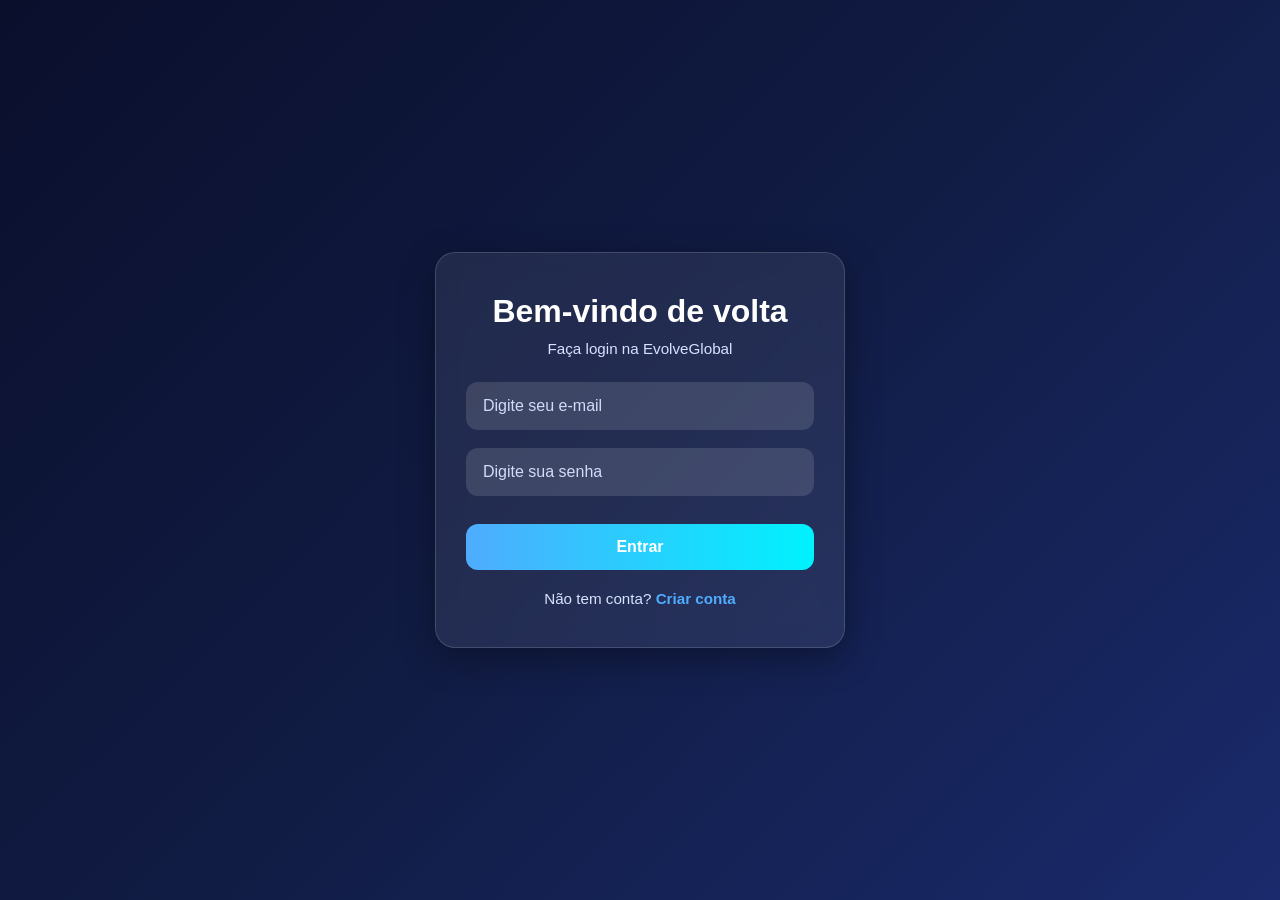
==== commit ab78dbb0: "Co-authored-by: Wellington Júnior <orangethewell@users.noreply.github.com>" ====
--- a/index.html
+++ b/index.html
@@ -7,7 +7,7 @@
   <title>EvolveGlobal | Tecnologia como Ascensão Social</title>
   <link rel="stylesheet" href="https://cdn.jsdelivr.net/npm/bootstrap-icons@1.13.1/font/bootstrap-icons.min.css">
   <style>
-       * {
+    * {
       margin: 0;
       padding: 0;
       box-sizing: border-box;
@@ -664,18 +664,19 @@
         font-size: 2.3rem;
       }
     }
+
     /* Adicione estas correções no final do CSS */
     .user-info-header {
       display: flex;
       align-items: center;
       gap: 15px;
     }
-    
+
     .user-welcome {
       color: white;
       font-size: 0.9rem;
     }
-    
+
     .btn-logout-nav {
       padding: 8px 16px;
       border: none;
@@ -687,17 +688,17 @@
       transition: 0.3s ease;
       font-size: 0.9rem;
     }
-    
+
     .btn-logout-nav:hover {
       transform: scale(1.05);
       box-shadow: 0 8px 20px rgba(255, 77, 77, 0.3);
     }
-    
+
     /* Esconder botão de logout antigo */
     .btn-logout {
       display: none;
     }
-    
+
     /* Ajuste para o header */
     .nav-container {
       display: flex;
@@ -705,7 +706,7 @@
       justify-content: space-between;
       gap: 20px;
     }
-    
+
     @media (max-width: 768px) {
       .user-info-header {
         position: absolute;
@@ -717,12 +718,176 @@
         flex-direction: column;
         display: none;
       }
-      
+
       .user-info-header.active {
         display: flex;
       }
     }
+
+    /* Estilo do bot - CORRIGIDO */
+    .bot {
+      position: fixed;
+      bottom: 30px;
+      right: 30px;
+      z-index: 1000;
+      transition: all 0.3s ease;
+    }
+
+    .bot a {
+      display: flex;
+      align-items: center;
+      justify-content: center;
+      width: 60px;
+      height: 60px;
+      background: linear-gradient(135deg, #667eea 0%, #764ba2 100%);
+      border-radius: 50%;
+      transition: all 0.3s ease;
+      box-shadow: 0 4px 15px rgba(0, 0, 0, 0.2);
+      text-decoration: none;
+    }
+
+    .bot a:hover {
+      transform: scale(1.1);
+      box-shadow: 0 6px 20px rgba(0, 0, 0, 0.3);
+    }
+
+    .bot i {
+      color: white;
+      font-size: 30px;
+      transition: transform 0.3s ease;
+    }
+
+    .bot a:hover i {
+      transform: scale(1.05);
+    }
+
+    /* Garantir que o bot apareça */
+    .bot {
+      display: block !important;
+      visibility: visible !important;
+      opacity: 1 !important;
+    }
+
+    /* Para dispositivos móveis */
+    @media (max-width: 768px) {
+      .bot {
+        bottom: 20px;
+        right: 20px;
+      }
+
+      .bot a {
+        width: 50px;
+        height: 50px;
+      }
+
+      .bot i {
+        font-size: 24px;
+      }
+    }
+
+    /* ==================== MODAL ==================== */
+    .user-info_modal {
+      position: fixed;
+      top: 50%;
+      left: 50%;
+      transform: translate(-50%, -50%);
+      background: #252526;
+      border-radius: 8px;
+      padding: 24px;
+      width: 90%;
+      max-width: 380px;
+      z-index: 1000;
+      display: none;
+      color: #cccccc;
+      box-shadow: 0 10px 40px rgba(0, 0, 0, 0.5);
+    }
+
+    .user-info_modal.show {
+      display: block;
+    }
+
+    .modal-overlay {
+      position: fixed;
+      top: 0;
+      left: 0;
+      width: 100%;
+      height: 100%;
+      background: rgba(0, 0, 0, 0.6);
+      z-index: 999;
+      display: none;
+    }
+
+    .modal-overlay.show {
+      display: block;
+    }
+
+    .user-info_modal .user-name {
+      text-align: center;
+      margin-bottom: 16px;
+    }
+
+    .user-info_modal .user-name span {
+      font-size: 20px;
+      font-weight: 600;
+      color: #007acc;
+    }
+
+    .user-info_modal .user-image {
+      text-align: center;
+      margin-bottom: 16px;
+    }
+
+    .user-info_modal .user-image img {
+      width: 80px;
+      height: 80px;
+      border-radius: 50%;
+      border: 2px solid #007acc;
+    }
+
+    .user-info_modal .user-info p {
+      margin: 8px 0;
+      color: #cccccc;
+      font-size: 13px;
+      display: flex;
+      align-items: center;
+      gap: 8px;
+    }
+
+    .close-modal {
+      position: absolute;
+      top: 12px;
+      right: 12px;
+      background: #a1260d;
+      color: white;
+      border: none;
+      width: 28px;
+      height: 28px;
+      border-radius: 4px;
+      cursor: pointer;
+      font-size: 16px;
+    }
+
+    .debug-panel {
+      position: fixed;
+      bottom: 12px;
+      left: 12px;
+      background: #2d2d2d;
+      padding: 4px 10px;
+      border-radius: 4px;
+      font-size: 10px;
+      cursor: pointer;
+      opacity: 0.6;
+      z-index: 999;
+      font-family: monospace;
+    }
+
+    .debug-panel:hover {
+      opacity: 1;
+    }
   </style>
+
+  <script src="config.js"></script>
+  
 </head>
 
 <body>
@@ -744,8 +909,20 @@
           <li><a href="#contato">Contato</a></li>
           <li><a href="./templates/criando.html">Aprender</a></li>
           <li><a href="./templates/estudo.html">Estudos</a></li>
+          <!-- <button id="openUserModalBtn">👤 Info</button> -->
         </ul>
       </nav>
+
+      <div class="modal-overlay" id="modalOverlay"></div>
+      <div class="user-info_modal" id="userModal">
+        <button class="close-modal" id="closeModalBtn">×</button>
+        <div class="user-name"><span id="userNameDisplay"></span></div>
+        <div class="user-image"><img id="userImageDisplay" src="" alt="User"></div>
+        <div class="user-info">
+          <p id="userEmailDisplay"></p>
+        </div>
+      </div>
+
 
       <div class="user-info-header" id="userInfoHeader">
         <span class="user-welcome" id="userNameDisplay"></span>
@@ -753,7 +930,8 @@
       </div>
 
       <div class="img-header">
-        <img src="./images/foto_evolve.png" alt="Logo EvolveGlobal" width="90" style="border-radius: 50%; padding: 5px;">
+        <img src="./images/foto_evolve.png" alt="Logo EvolveGlobal" width="90"
+          style="border-radius: 50%; padding: 5px;">
       </div>
     </div>
   </header>
@@ -795,12 +973,13 @@
 
   <div class="bot">
     <a href="./templates/chat.html">
-      <i class="bi bi-robot" id="robot-chat"></i>
+      <i class="bi bi-robot" id="robot-chat">
+      </i>
     </a>
   </div>
 
   <!-- Seu conteúdo existente (Pilares, Impacto, Contexto, Stats, CTA) permanece igual -->
-  
+
   <!-- PILARES -->
   <section class="section pilares" id="pilares">
     <div class="container">
@@ -977,21 +1156,21 @@
   <script>
     // Configuração da API
     const API_URL = 'http://localhost:5000/api';
-    
+
     // ================================
     // VERIFICA AUTENTICAÇÃO COM BACKEND
     // ================================
     async function verificarAutenticacao() {
       const token = localStorage.getItem("token");
       const user = JSON.parse(localStorage.getItem("user") || "{}");
-      
+
       if (!token || !user.id) {
         // Não está logado, redirecionar para login
         alert("Você precisa fazer login primeiro!");
-        window.location.href = "login.html";
+        window.location.href = "./templates/login.html";
         return false;
       }
-      
+
       try {
         // Verificar se o token é válido no backend
         const response = await fetch(`${API_URL}/verificar-token`, {
@@ -999,7 +1178,7 @@
             'Authorization': token
           }
         });
-        
+
         if (!response.ok) {
           // Token inválido ou expirado
           localStorage.removeItem("token");
@@ -1008,11 +1187,11 @@
           window.location.href = "login.html";
           return false;
         }
-        
+
         // Token válido, mostrar informações do usuário
         mostrarInfoUsuario(user);
         return true;
-        
+
       } catch (error) {
         console.error("Erro ao verificar autenticação:", error);
         // Se não conseguir conectar ao backend, ainda assim permite acesso
@@ -1022,33 +1201,51 @@
         return true;
       }
     }
-    
+
+    document.getElementById('openUserModalBtn')?.addEventListener('click', openModal);
+    document.getElementById('closeModalBtn')?.addEventListener('click', closeModal);
+
+    // ==================== MODAL ====================
+function openModal() {
+    const modal = document.getElementById('userModal');
+    const overlay = document.getElementById('modalOverlay');
+    if (modal) modal.classList.add('show');
+    if (overlay) overlay.classList.add('show');
+}
+
+function closeModal() {
+    const modal = document.getElementById('userModal');
+    const overlay = document.getElementById('modalOverlay');
+    if (modal) modal.classList.remove('show');
+    if (overlay) overlay.classList.remove('show');
+}
+
     function mostrarInfoUsuario(user) {
       // Mostrar nome do usuário no header
       const userNameDisplay = document.getElementById("userNameDisplay");
       if (userNameDisplay && user.nome) {
         userNameDisplay.textContent = `Olá, ${user.nome.split(' ')[0]}`;
       }
-      
+
       // Esconder seção de login/cadastro
       const authSection = document.getElementById("log");
       if (authSection) {
         authSection.style.display = "none";
       }
-      
+
       // Mostrar informações do usuário no header
       const userInfoHeader = document.getElementById("userInfoHeader");
       if (userInfoHeader) {
         userInfoHeader.style.display = "flex";
       }
     }
-    
+
     // ================================
     // FUNÇÃO DE LOGOUT
     // ================================
     async function logout() {
       const token = localStorage.getItem("token");
-      
+
       if (token) {
         try {
           // Tentar fazer logout no backend
@@ -1062,43 +1259,43 @@
           console.error("Erro no logout do backend:", error);
         }
       }
-      
+
       // Limpar dados locais
       localStorage.removeItem("token");
       localStorage.removeItem("user");
       localStorage.removeItem("logado"); // Compatibilidade com versão antiga
-      
+
       alert("Você saiu da conta.");
       window.location.href = "login.html";
     }
-    
+
     // =========================
     // ANIMAÇÃO AO ROLAR
     // =========================
     const revealElements = document.querySelectorAll(".reveal");
-    
+
     function revealOnScroll() {
       const triggerBottom = window.innerHeight - 100;
-      
+
       revealElements.forEach((element) => {
         const elementTop = element.getBoundingClientRect().top;
-        
+
         if (elementTop < triggerBottom) {
           element.classList.add("active");
         }
       });
     }
-    
+
     window.addEventListener("scroll", revealOnScroll);
     window.addEventListener("load", revealOnScroll);
-    
+
     // =========================
     // MENU MOBILE
     // =========================
     const menuBtn = document.getElementById("menuBtn");
     const navMenu = document.getElementById("navMenu");
     const userInfoHeader = document.getElementById("userInfoHeader");
-    
+
     if (menuBtn && navMenu) {
       menuBtn.addEventListener("click", () => {
         navMenu.classList.toggle("active");
@@ -1106,7 +1303,7 @@
           userInfoHeader.classList.toggle("active");
         }
       });
-      
+
       // Fecha menu ao clicar em um link
       const navLinks = navMenu.querySelectorAll("a");
       navLinks.forEach((link) => {
@@ -1118,31 +1315,31 @@
         });
       });
     }
-    
+
     // =========================
     // CONTADOR ANIMADO
     // =========================
     const counters = document.querySelectorAll(".counter");
     let countersStarted = false;
-    
+
     function startCounters() {
       if (countersStarted) return;
-      
+
       const statsSection = document.querySelector(".stats");
       if (!statsSection) return;
-      
+
       const sectionTop = statsSection.getBoundingClientRect().top;
       const triggerPoint = window.innerHeight - 100;
-      
+
       if (sectionTop < triggerPoint) {
         counters.forEach((counter) => {
           const target = +counter.getAttribute("data-target");
           let current = 0;
           const increment = Math.max(1, Math.ceil(target / 100));
-          
+
           const updateCounter = () => {
             current += increment;
-            
+
             if (current < target) {
               counter.innerText = current;
               requestAnimationFrame(updateCounter);
@@ -1150,49 +1347,49 @@
               counter.innerText = target;
             }
           };
-          
+
           updateCounter();
         });
-        
+
         countersStarted = true;
       }
     }
-    
+
     window.addEventListener("scroll", startCounters);
     window.addEventListener("load", startCounters);
-    
+
     // =========================
     // BOT DE CHAT
     // =========================
     function simpleMovingBot() {
       const bot = document.querySelector('.bot');
       if (!bot) return;
-      
+
       let lastScrollY = window.scrollY;
       let ticking = false;
-      
+
       function updateBotPosition() {
         const currentScrollY = window.scrollY;
         const scrollDelta = currentScrollY - lastScrollY;
-        
+
         const moveLimit = 50;
         let moveAmount = Math.min(Math.abs(scrollDelta), moveLimit);
-        
+
         if (scrollDelta > 0) {
           bot.style.transform = `translateY(-${moveAmount * 0.3}px)`;
         } else if (scrollDelta < 0) {
           bot.style.transform = `translateY(${moveAmount * 0.3}px)`;
         }
-        
+
         lastScrollY = currentScrollY;
         ticking = false;
-        
+
         clearTimeout(window.resetTimeout);
         window.resetTimeout = setTimeout(() => {
           bot.style.transform = 'translateY(0)';
         }, 200);
       }
-      
+
       window.addEventListener('scroll', () => {
         if (!ticking) {
           requestAnimationFrame(updateBotPosition);
@@ -1200,22 +1397,22 @@
         }
       });
     }
-    
+
     function addPulseEffect() {
       const bot = document.querySelector('.bot a');
       if (!bot) return;
-      
+
       setInterval(() => {
         bot.style.animation = 'none';
         bot.offsetHeight;
         bot.style.animation = 'pulse 0.5s ease';
-        
+
         setTimeout(() => {
           if (bot) bot.style.animation = '';
         }, 500);
       }, 30000);
     }
-    
+
     // Adicionar animação de pulso ao CSS
     const style = document.createElement('style');
     style.textContent = `
@@ -1235,13 +1432,13 @@
       }
     `;
     document.head.appendChild(style);
-    
+
     // Inicializar
     simpleMovingBot();
     setTimeout(() => {
       addPulseEffect();
     }, 2000);
-    
+
     // Verificar autenticação ao carregar a página
     verificarAutenticacao();
   </script>
